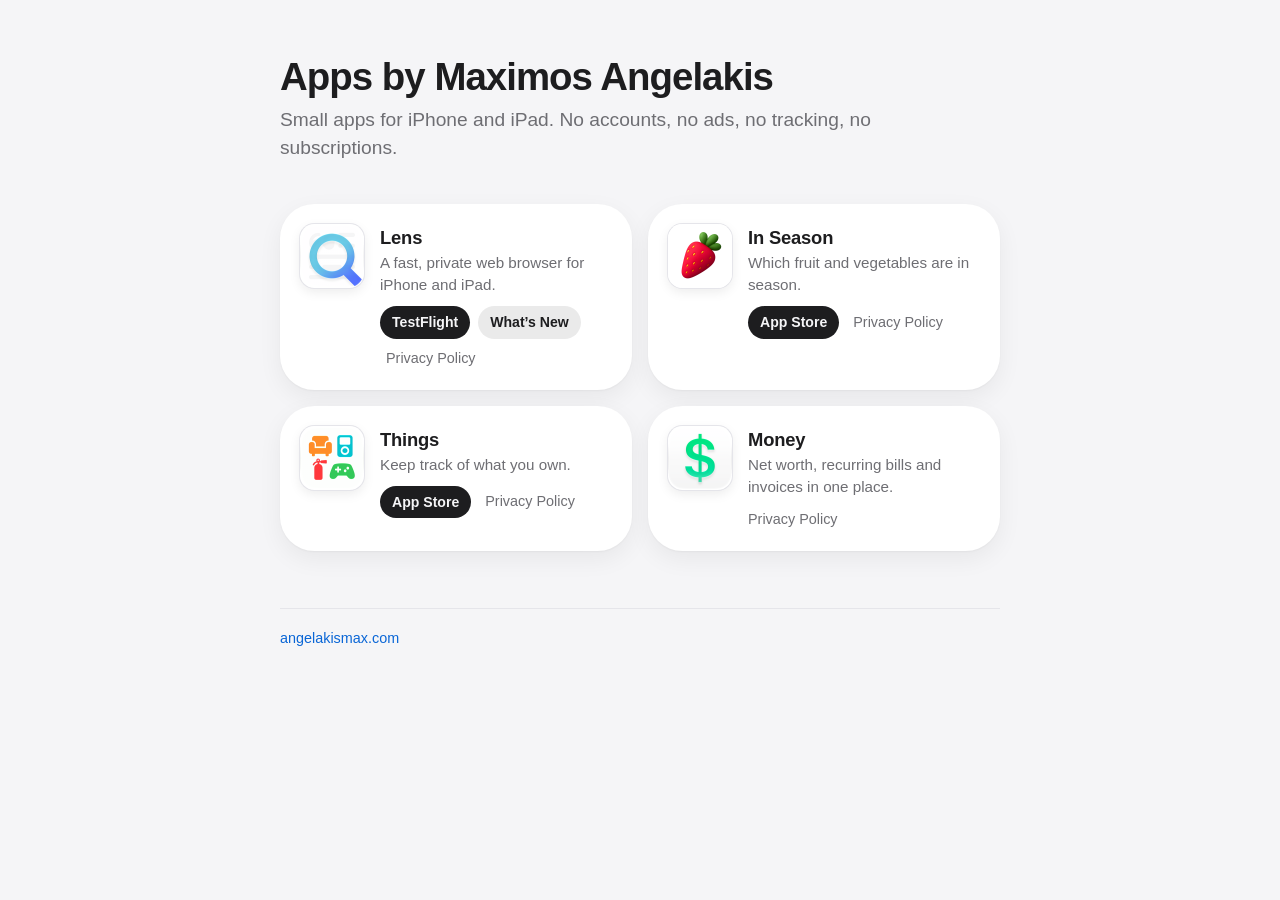
==== index.html @ 352b91fc "Concentric card corners, black/white buttons, lighter home heading, no-subscriptions tagline Co-Auth" ====
<!doctype html>
<html lang="en">
<head>
<meta charset="utf-8">
<meta name="viewport" content="width=device-width, initial-scale=1, viewport-fit=cover">
<title>Apps by Maximos Angelakis</title>
<meta name="description" content="Privacy policies and release notes for Maximos Angelakis’s apps.">
<link rel="stylesheet" href="style.css">
</head>
<body class="home">
<main>
<h1>Apps by Maximos Angelakis</h1>
<p class="lede">Small apps for iPhone and iPad. No accounts, no ads, no tracking, no subscriptions.</p>
<ul class="cards">
<li class="card">
<img class="app-icon" src="lens/app-icon.png" alt="" width="64" height="64">
<div>
<h2>Lens</h2>
<p>A fast, private web browser for iPhone and iPad.</p>
<nav class="links">
<a class="button get" href="https://testflight.apple.com/join/5jr4KsAm">TestFlight</a>
<a class="button" href="lens/changelog/">What’s New</a>
<a class="plain" href="lens/privacy/">Privacy Policy</a>
</nav>
</div>
</li>
<li class="card">
<img class="app-icon" src="inseason/app-icon.png" alt="" width="64" height="64">
<div>
<h2>In Season</h2>
<p>Which fruit and vegetables are in season.</p>
<nav class="links">
<a class="button get" href="https://apps.apple.com/app/id6744747939">App Store</a>
<a class="plain" href="inseason/privacy/">Privacy Policy</a>
</nav>
</div>
</li>
<li class="card">
<img class="app-icon" src="things/app-icon.png" alt="" width="64" height="64">
<div>
<h2>Things</h2>
<p>Keep track of what you own.</p>
<nav class="links">
<a class="button get" href="https://apps.apple.com/app/id6758863208">App Store</a>
<a class="plain" href="things/privacy/">Privacy Policy</a>
</nav>
</div>
</li>
<li class="card">
<img class="app-icon" src="money/app-icon.png" alt="" width="64" height="64">
<div>
<h2>Money</h2>
<p>Net worth, recurring bills and invoices in one place.</p>
<nav class="links">
<a class="plain" href="money/privacy/">Privacy Policy</a>
</nav>
</div>
</li>
</ul>
<footer><a href="https://angelakismax.com">angelakismax.com</a></footer>
</main>
</body>
</html>
---- style.css ----
:root {
  color-scheme: light dark;
  --bg: #f5f5f7;
  --surface: #ffffff;
  --text: #1d1d1f;
  --secondary: #6e6e73;
  --rule: #e5e5ea;
  --link: #0a66d6;
  --code: #f2f2f5;
  --pill: #e8f0fd;
  --pill-text: #0a58bd;
  --release: #e6f6ea;
  --release-text: #1b7f3b;
  --shadow: 0 1px 2px rgba(0, 0, 0, 0.04), 0 8px 24px rgba(0, 0, 0, 0.06);
}

/* Pure black behind pages in dark mode, with cards a step above it. */
@media (prefers-color-scheme: dark) {
  :root {
    --bg: #000000;
    --surface: #1c1c1e;
    --text: #f5f5f7;
    --secondary: #98989f;
    --rule: #2c2c2e;
    --link: #6aa8ff;
    --code: #2c2c2e;
    --pill: #0f2a4d;
    --pill-text: #8cbcff;
    --release: #0f3a1d;
    --release-text: #7ed99a;
    --shadow: none;
  }
}

* { box-sizing: border-box; }

html {
  -webkit-text-size-adjust: 100%;
  background: var(--bg);
}

body {
  margin: 0;
  background: var(--bg);
  color: var(--text);
  font: 17px/1.6 -apple-system, BlinkMacSystemFont, "SF Pro Text", "Helvetica Neue", Arial, sans-serif;
  -webkit-font-smoothing: antialiased;
}

main {
  max-width: 760px;
  margin: 0 auto;
  padding: 56px 20px 80px;
  padding-left: max(20px, env(safe-area-inset-left));
  padding-right: max(20px, env(safe-area-inset-right));
}

h1 {
  font: 700 2.4rem/1.1 -apple-system, BlinkMacSystemFont, "SF Pro Display", "Helvetica Neue", Arial, sans-serif;
  letter-spacing: -0.025em;
  margin: 0 0 8px;
}

h2 {
  font-size: 1.25rem;
  line-height: 1.3;
  letter-spacing: -0.01em;
  margin: 2.2em 0 0.5em;
}

p, ul { margin: 0 0 1em; }
ul { padding-left: 1.25em; }
li { margin: 0.35em 0; }

.home h1 { font-weight: 600; }

.lede {
  color: var(--secondary);
  font-size: 1.2rem;
  line-height: 1.45;
  max-width: 32em;
  margin-bottom: 2.2em;
}

a { color: var(--link); text-decoration: none; }
a:hover { text-decoration: underline; }

code {
  font: 0.88em ui-monospace, SFMono-Regular, Menlo, monospace;
  background: var(--code);
  padding: 0.1em 0.35em;
  border-radius: 5px;
}

footer {
  margin-top: 4em;
  padding-top: 1.2em;
  border-top: 1px solid var(--rule);
  color: var(--secondary);
  font-size: 0.9rem;
}

/* App icons are square artwork; the corners are rounded here, with a
   hairline so a light icon still has an edge on a light page. */
.app-icon {
  display: block;
  flex: none;
  border-radius: 22.37%;
  box-shadow: 0 0 0 1px var(--rule), 0 4px 12px rgba(0, 0, 0, 0.08);
}

/* Home page: one card per app. */
.cards {
  list-style: none;
  padding: 0;
  display: grid;
  grid-template-columns: repeat(auto-fill, minmax(300px, 1fr));
  gap: 16px;
}

/* The card's corners are concentric with the icon's: icon radius plus
   the padding around it. */
.card {
  --pad: 20px;
  margin: 0;
  display: flex;
  gap: 16px;
  align-items: flex-start;
  padding: var(--pad);
  background: var(--surface);
  border-radius: calc(64px * 0.2237 + var(--pad));
  box-shadow: var(--shadow);
}

.card h2 { margin: 2px 0 2px; font-size: 1.15rem; }
.card p { color: var(--secondary); font-size: 0.95rem; line-height: 1.45; margin: 0 0 10px; }
.links { display: flex; flex-wrap: wrap; align-items: center; gap: 8px; margin-top: 4px; }
.links .plain { color: var(--secondary); font-size: 0.9rem; }
.links .button + .plain { margin-left: 6px; }

/* Get the app (filled), then What's New (tinted), in the text colour so
   they're black in light mode and white in dark; the privacy policy stays
   a plain link. */
.button {
  display: inline-block;
  padding: 5px 12px;
  border-radius: 999px;
  background: color-mix(in srgb, var(--text) 9%, transparent);
  color: var(--text);
  font-size: 0.88rem;
  font-weight: 600;
  white-space: nowrap;
}

.button:hover { text-decoration: none; filter: brightness(1.08); }
.button.get { background: var(--text); color: var(--bg); }

/* App pages: icon and name, then a tab for each of the app's pages. */
.app-header {
  display: flex;
  flex-wrap: wrap;
  align-items: center;
  justify-content: space-between;
  gap: 16px;
  margin: 0 0 40px;
}

.app-id {
  display: flex;
  flex-wrap: wrap;
  align-items: center;
  gap: 10px 14px;
  font-size: 1.35rem;
  font-weight: 700;
  letter-spacing: -0.01em;
}

.app-id .app-icon { width: 52px; height: 52px; }
.app-id .button { letter-spacing: 0; }

.back {
  display: inline-flex;
  align-items: center;
  gap: 6px;
  margin: -24px 0 24px;
  font-size: 0.95rem;
  font-weight: 500;
}

.tabs {
  display: flex;
  gap: 2px;
  padding: 3px;
  background: var(--surface);
  border-radius: 999px;
  box-shadow: var(--shadow), 0 0 0 1px var(--rule);
  font-size: 0.9rem;
  font-weight: 500;
}

.tabs a {
  padding: 5px 14px;
  border-radius: 999px;
  color: var(--secondary);
}

.tabs a:hover { color: var(--text); text-decoration: none; }
.tabs a[aria-current="page"] { background: var(--text); color: var(--bg); }

/* App pages (What's New, Privacy): a large heading with a line under
   it, then the content. */
.page-hero {
  padding: 8px 0 32px;
  margin-bottom: 8px;
  border-bottom: 1px solid var(--rule);
}

.page-hero h1 { font-size: 3rem; margin-bottom: 12px; }
.page-hero p { font-size: 1.1rem; margin: 0 0 1em; }
.page-hero .latest { color: var(--secondary); font-size: 0.95rem; margin: 0; }
.page-hero .latest strong { color: var(--text); font-weight: 600; }

/* Privacy pages share the changelog's headings and bullets. */
.page-hero ~ h2 {
  margin: 2em 0 0.5em;
  font-size: 1.4rem;
  font-weight: 600;
  letter-spacing: -0.02em;
}

.page-hero ~ ul { padding-left: 1.1em; }
.page-hero ~ ul li { margin: 0.5em 0; }
main li::marker { content: "▪  "; color: var(--secondary); font-size: 0.7em; }

.release {
  padding: 40px 0 16px;
  border-bottom: 1px solid var(--rule);
}

.release time {
  display: block;
  color: var(--secondary);
  font-size: 0.8rem;
  font-weight: 500;
  letter-spacing: 0.08em;
  text-transform: uppercase;
}

.tags { display: flex; flex-wrap: wrap; gap: 6px; margin: 10px 0 14px; }

.version, .tag {
  padding: 1px 9px;
  border: 1px solid var(--rule);
  border-radius: 999px;
  font-size: 0.78rem;
  line-height: 1.6;
}

.version { font-family: ui-monospace, SFMono-Regular, Menlo, monospace; }
.version::before { content: "v"; }
.tag { color: var(--secondary); }

.release h2 {
  margin: 0 0 0.6em;
  font-size: 1.75rem;
  font-weight: 600;
  line-height: 1.2;
  letter-spacing: -0.02em;
}

.release h3 {
  margin: 1.6em 0 0.4em;
  color: var(--secondary);
  font-size: 0.95rem;
  font-weight: 500;
}

.release ul { padding-left: 1.1em; }
.release li { margin: 0.5em 0; }
.release + footer { border-top: 0; }
.page-hero ~ p:first-of-type { margin-top: 1.6em; }
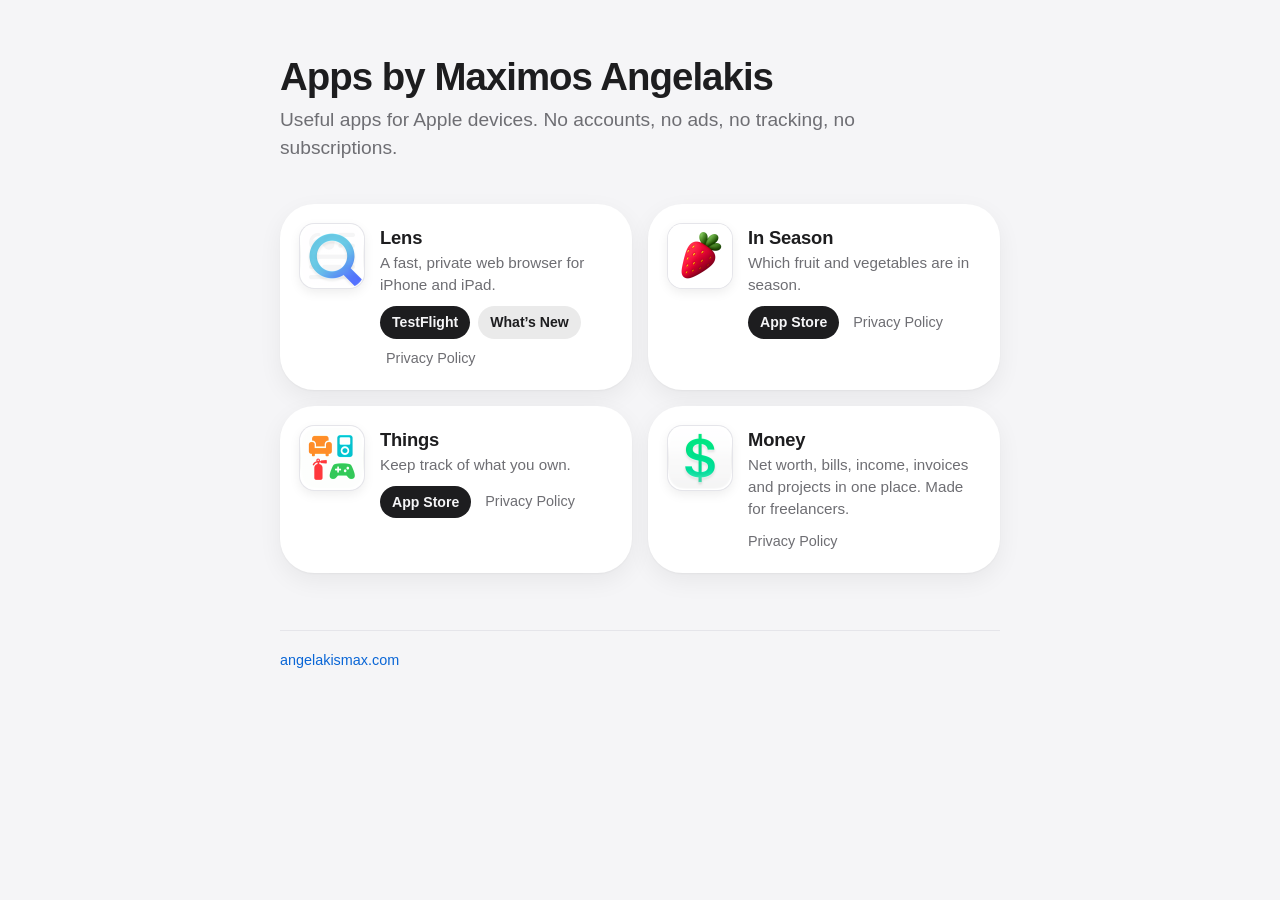
==== commit bf80c558: "Store button under the app name; new home and Money taglines Co-Authored-By: Claude Opus 5.5 <norepl" ====
--- a/index.html
+++ b/index.html
@@ -10,7 +10,7 @@
 <body class="home">
 <main>
 <h1>Apps by Maximos Angelakis</h1>
-<p class="lede">Small apps for iPhone and iPad. No accounts, no ads, no tracking, no subscriptions.</p>
+<p class="lede">Useful apps for Apple devices. No accounts, no ads, no tracking, no subscriptions.</p>
 <ul class="cards">
 <li class="card">
 <img class="app-icon" src="lens/app-icon.png" alt="" width="64" height="64">
@@ -50,7 +50,7 @@
 <img class="app-icon" src="money/app-icon.png" alt="" width="64" height="64">
 <div>
 <h2>Money</h2>
-<p>Net worth, recurring bills and invoices in one place.</p>
+<p>Net worth, bills, income, invoices and projects in one place. Made for freelancers.</p>
 <nav class="links">
 <a class="plain" href="money/privacy/">Privacy Policy</a>
 </nav>
--- a/style.css
+++ b/style.css
@@ -176,6 +176,7 @@
 }
 
 .app-id .app-icon { width: 52px; height: 52px; }
+.app-id > div { display: flex; flex-direction: column; align-items: flex-start; gap: 6px; }
 .app-id .button { letter-spacing: 0; }
 
 .back {
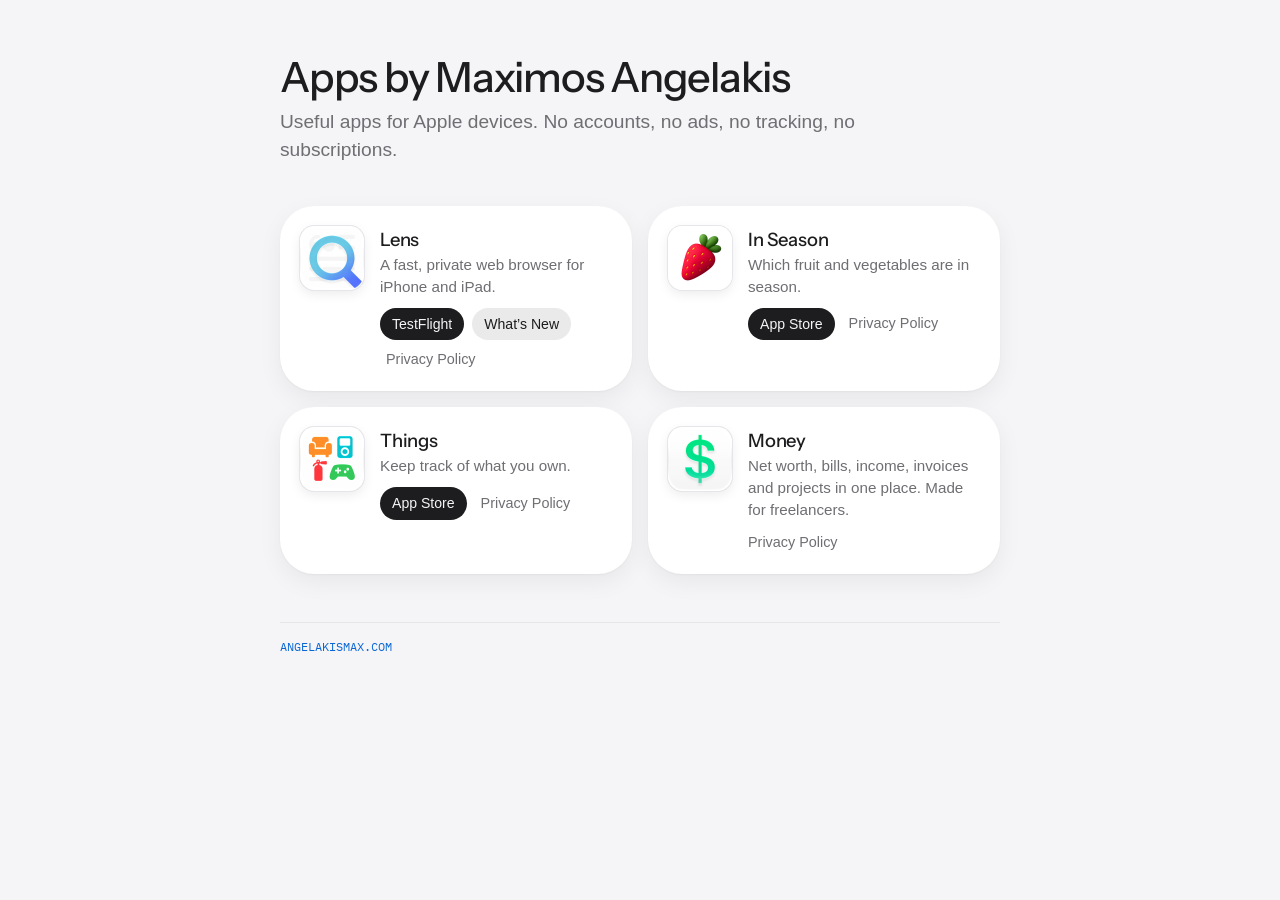
==== commit f9402e2f: "Use the main site's type: Instrument Sans, General Sans, IBM Plex Mono; drop the Instagram line Co-A" ====
--- a/index.html
+++ b/index.html
@@ -5,6 +5,9 @@
 <meta name="viewport" content="width=device-width, initial-scale=1, viewport-fit=cover">
 <title>Apps by Maximos Angelakis</title>
 <meta name="description" content="Privacy policies and release notes for Maximos Angelakis’s apps.">
+<link rel="preconnect" href="https://fonts.gstatic.com" crossorigin>
+<link rel="stylesheet" href="https://fonts.googleapis.com/css2?family=Instrument+Sans:wght@400..600&family=IBM+Plex+Mono:wght@400;500&display=swap">
+<link rel="stylesheet" href="https://api.fontshare.com/v2/css?f[]=general-sans@400,500,600&display=swap">
 <link rel="stylesheet" href="style.css">
 </head>
 <body class="home">
--- a/style.css
+++ b/style.css
@@ -1,6 +1,11 @@
 :root {
   color-scheme: light dark;
   --bg: #f5f5f7;
+  /* Type from angelakismax.com: Instrument Sans for display, General Sans
+     for text, IBM Plex Mono for small captions. */
+  --display: "Instrument Sans", -apple-system, BlinkMacSystemFont, "Helvetica Neue", Arial, sans-serif;
+  --sans: "General Sans", -apple-system, BlinkMacSystemFont, "Helvetica Neue", Arial, sans-serif;
+  --mono: "IBM Plex Mono", ui-monospace, SFMono-Regular, Menlo, monospace;
   --surface: #ffffff;
   --text: #1d1d1f;
   --secondary: #6e6e73;
@@ -43,7 +48,7 @@
   margin: 0;
   background: var(--bg);
   color: var(--text);
-  font: 17px/1.6 -apple-system, BlinkMacSystemFont, "SF Pro Text", "Helvetica Neue", Arial, sans-serif;
+  font: 400 17px/1.6 var(--sans);
   -webkit-font-smoothing: antialiased;
 }
 
@@ -56,12 +61,14 @@
 }
 
 h1 {
-  font: 700 2.4rem/1.1 -apple-system, BlinkMacSystemFont, "SF Pro Display", "Helvetica Neue", Arial, sans-serif;
-  letter-spacing: -0.025em;
+  font: 500 2.6rem/1.05 var(--display);
+  letter-spacing: -0.03em;
   margin: 0 0 8px;
 }
 
 h2 {
+  font-family: var(--display);
+  font-weight: 500;
   font-size: 1.25rem;
   line-height: 1.3;
   letter-spacing: -0.01em;
@@ -72,8 +79,6 @@
 ul { padding-left: 1.25em; }
 li { margin: 0.35em 0; }
 
-.home h1 { font-weight: 600; }
-
 .lede {
   color: var(--secondary);
   font-size: 1.2rem;
@@ -86,7 +91,7 @@
 a:hover { text-decoration: underline; }
 
 code {
-  font: 0.88em ui-monospace, SFMono-Regular, Menlo, monospace;
+  font: 0.88em var(--mono);
   background: var(--code);
   padding: 0.1em 0.35em;
   border-radius: 5px;
@@ -97,7 +102,8 @@
   padding-top: 1.2em;
   border-top: 1px solid var(--rule);
   color: var(--secondary);
-  font-size: 0.9rem;
+  font: 400 0.75rem/1.5 var(--mono);
+  text-transform: uppercase;
 }
 
 /* App icons are square artwork; the corners are rounded here, with a
@@ -148,7 +154,7 @@
   background: color-mix(in srgb, var(--text) 9%, transparent);
   color: var(--text);
   font-size: 0.88rem;
-  font-weight: 600;
+  font-weight: 500;
   white-space: nowrap;
 }
 
@@ -170,14 +176,13 @@
   flex-wrap: wrap;
   align-items: center;
   gap: 10px 14px;
-  font-size: 1.35rem;
-  font-weight: 700;
+  font-family: var(--display);
+  font-size: 1.4rem;
+  font-weight: 500;
   letter-spacing: -0.01em;
 }
 
 .app-id .app-icon { width: 52px; height: 52px; }
-.app-id > div { display: flex; flex-direction: column; align-items: flex-start; gap: 6px; }
-.app-id .button { letter-spacing: 0; }
 
 .back {
   display: inline-flex;
@@ -216,16 +221,16 @@
   border-bottom: 1px solid var(--rule);
 }
 
-.page-hero h1 { font-size: 3rem; margin-bottom: 12px; }
+.page-hero h1 { font-size: 3.4rem; margin-bottom: 14px; }
 .page-hero p { font-size: 1.1rem; margin: 0 0 1em; }
-.page-hero .latest { color: var(--secondary); font-size: 0.95rem; margin: 0; }
-.page-hero .latest strong { color: var(--text); font-weight: 600; }
+.page-hero .latest { color: var(--secondary); font: 400 0.8rem/1.5 var(--mono); text-transform: uppercase; margin: 0; }
+.page-hero .latest strong { color: var(--text); font-weight: 500; }
 
 /* Privacy pages share the changelog's headings and bullets. */
 .page-hero ~ h2 {
   margin: 2em 0 0.5em;
   font-size: 1.4rem;
-  font-weight: 600;
+  font-weight: 500;
   letter-spacing: -0.02em;
 }
 
@@ -241,9 +246,8 @@
 .release time {
   display: block;
   color: var(--secondary);
-  font-size: 0.8rem;
-  font-weight: 500;
-  letter-spacing: 0.08em;
+  font: 400 0.75rem/1.5 var(--mono);
+  letter-spacing: 0.02em;
   text-transform: uppercase;
 }
 
@@ -257,14 +261,14 @@
   line-height: 1.6;
 }
 
-.version { font-family: ui-monospace, SFMono-Regular, Menlo, monospace; }
+.version, .tag { font-family: var(--mono); text-transform: uppercase; }
 .version::before { content: "v"; }
 .tag { color: var(--secondary); }
 
 .release h2 {
   margin: 0 0 0.6em;
   font-size: 1.75rem;
-  font-weight: 600;
+  font-weight: 500;
   line-height: 1.2;
   letter-spacing: -0.02em;
 }
@@ -272,8 +276,9 @@
 .release h3 {
   margin: 1.6em 0 0.4em;
   color: var(--secondary);
-  font-size: 0.95rem;
-  font-weight: 500;
+  font: 400 0.75rem/1.5 var(--mono);
+  letter-spacing: 0.02em;
+  text-transform: uppercase;
 }
 
 .release ul { padding-left: 1.1em; }
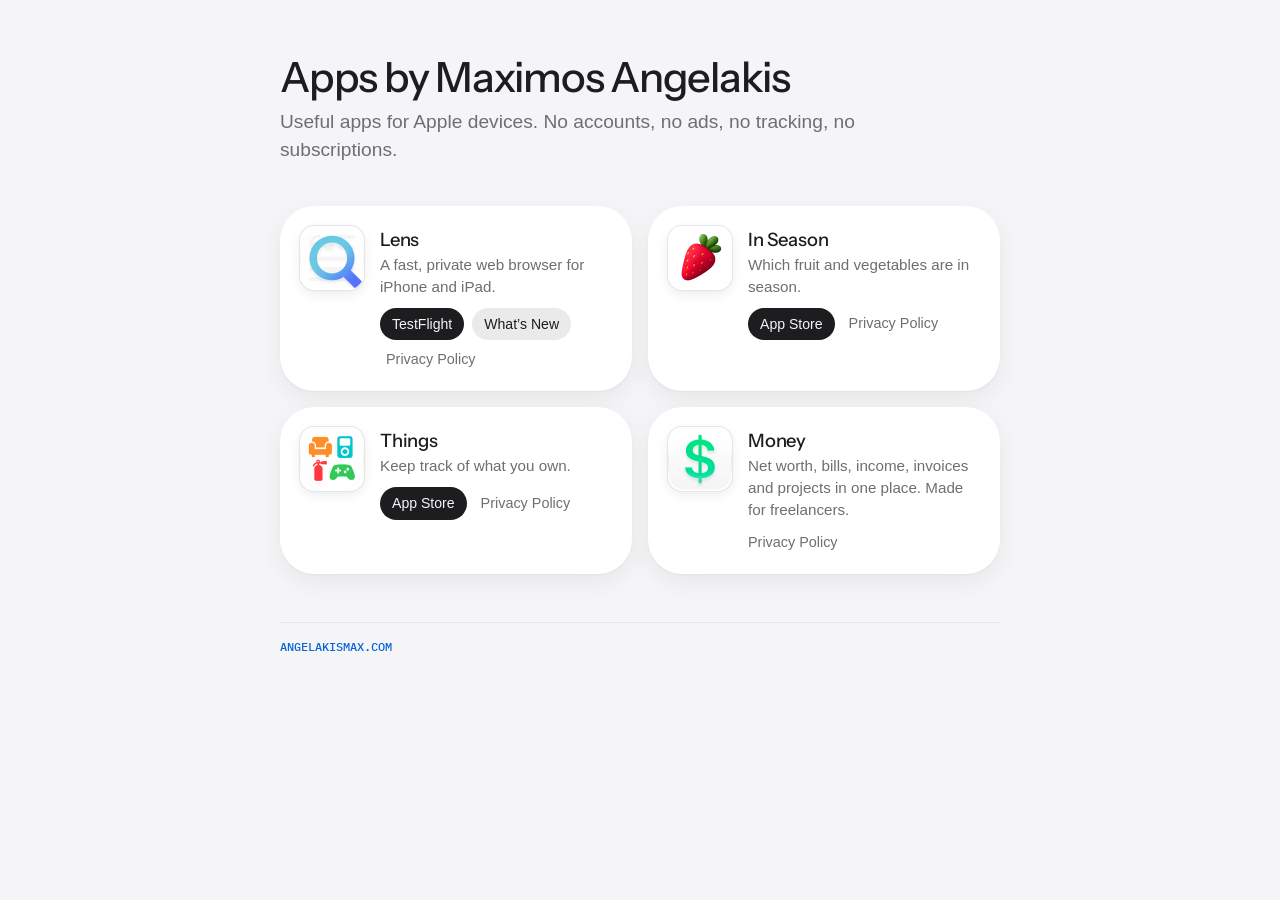
==== commit a8e71d1e: "Heavier text (500 minimum) and smaller page titles Co-Authored-By: Claude Opus 5.5 <noreply@anthropi" ====
--- a/index.html
+++ b/index.html
@@ -6,8 +6,8 @@
 <title>Apps by Maximos Angelakis</title>
 <meta name="description" content="Privacy policies and release notes for Maximos Angelakis’s apps.">
 <link rel="preconnect" href="https://fonts.gstatic.com" crossorigin>
-<link rel="stylesheet" href="https://fonts.googleapis.com/css2?family=Instrument+Sans:wght@400..600&family=IBM+Plex+Mono:wght@400;500&display=swap">
-<link rel="stylesheet" href="https://api.fontshare.com/v2/css?f[]=general-sans@400,500,600&display=swap">
+<link rel="stylesheet" href="https://fonts.googleapis.com/css2?family=Instrument+Sans:wght@400..600&family=IBM+Plex+Mono:wght@500&display=swap">
+<link rel="stylesheet" href="https://api.fontshare.com/v2/css?f[]=general-sans@500,600&display=swap">
 <link rel="stylesheet" href="style.css">
 </head>
 <body class="home">
--- a/style.css
+++ b/style.css
@@ -48,7 +48,7 @@
   margin: 0;
   background: var(--bg);
   color: var(--text);
-  font: 400 17px/1.6 var(--sans);
+  font: 500 17px/1.6 var(--sans);
   -webkit-font-smoothing: antialiased;
 }
 
@@ -102,7 +102,7 @@
   padding-top: 1.2em;
   border-top: 1px solid var(--rule);
   color: var(--secondary);
-  font: 400 0.75rem/1.5 var(--mono);
+  font: 500 0.75rem/1.5 var(--mono);
   text-transform: uppercase;
 }
 
@@ -221,9 +221,9 @@
   border-bottom: 1px solid var(--rule);
 }
 
-.page-hero h1 { font-size: 3.4rem; margin-bottom: 14px; }
+.page-hero h1 { font-size: 2.6rem; margin-bottom: 12px; }
 .page-hero p { font-size: 1.1rem; margin: 0 0 1em; }
-.page-hero .latest { color: var(--secondary); font: 400 0.8rem/1.5 var(--mono); text-transform: uppercase; margin: 0; }
+.page-hero .latest { color: var(--secondary); font: 500 0.8rem/1.5 var(--mono); text-transform: uppercase; margin: 0; }
 .page-hero .latest strong { color: var(--text); font-weight: 500; }
 
 /* Privacy pages share the changelog's headings and bullets. */
@@ -246,7 +246,7 @@
 .release time {
   display: block;
   color: var(--secondary);
-  font: 400 0.75rem/1.5 var(--mono);
+  font: 500 0.75rem/1.5 var(--mono);
   letter-spacing: 0.02em;
   text-transform: uppercase;
 }
@@ -276,7 +276,7 @@
 .release h3 {
   margin: 1.6em 0 0.4em;
   color: var(--secondary);
-  font: 400 0.75rem/1.5 var(--mono);
+  font: 500 0.75rem/1.5 var(--mono);
   letter-spacing: 0.02em;
   text-transform: uppercase;
 }
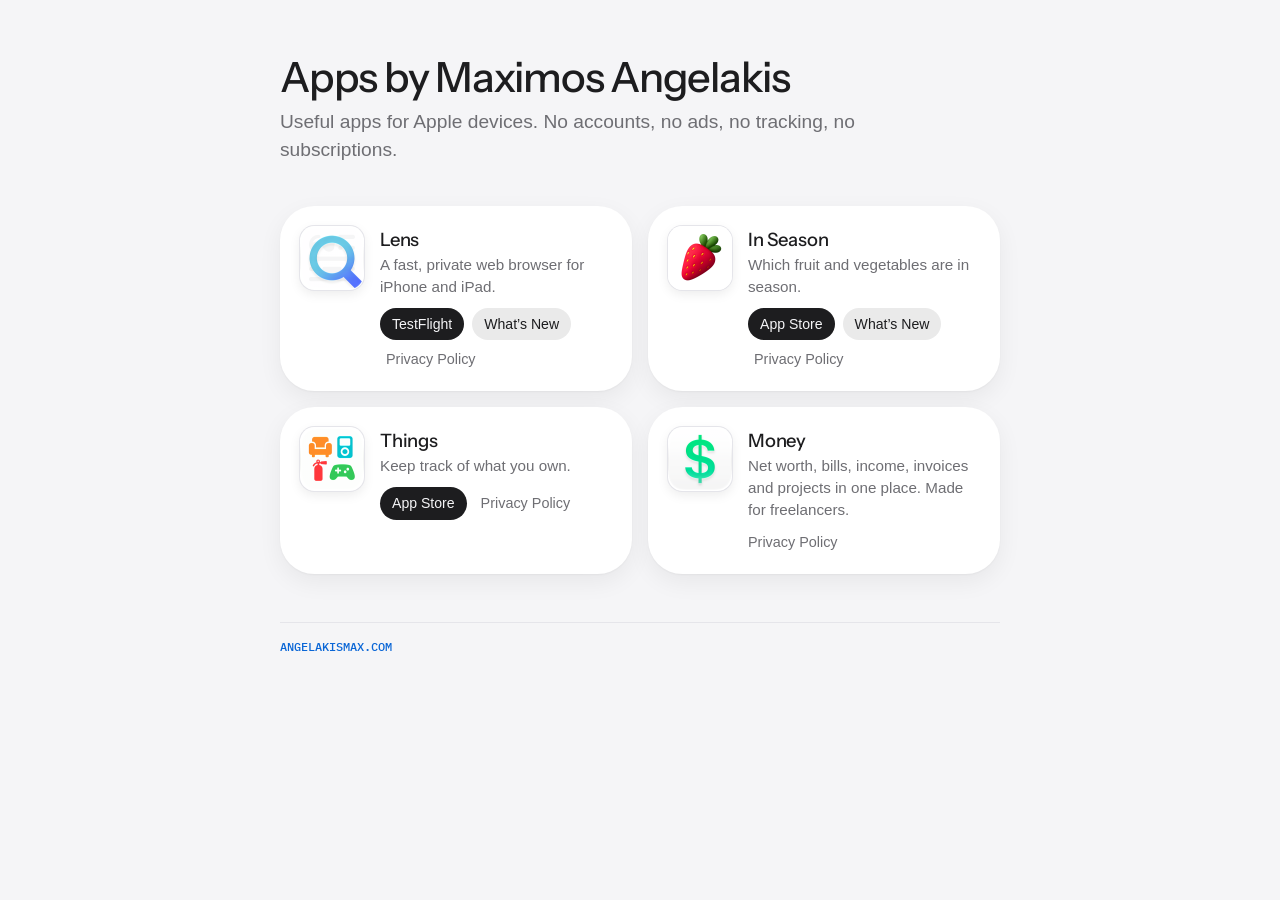
==== commit 43b0c95c: "In Season changelog (1.0–1.4); collapsible versions on every changelog Co-Authored-By: Claude Opus 5" ====
--- a/index.html
+++ b/index.html
@@ -34,6 +34,7 @@
 <p>Which fruit and vegetables are in season.</p>
 <nav class="links">
 <a class="button get" href="https://apps.apple.com/app/id6744747939">App Store</a>
+<a class="button" href="inseason/changelog/">What’s New</a>
 <a class="plain" href="inseason/privacy/">Privacy Policy</a>
 </nav>
 </div>
--- a/style.css
+++ b/style.css
@@ -239,9 +239,38 @@
 main li::marker { content: "▪  "; color: var(--secondary); font-size: 0.7em; }
 
 .release {
-  padding: 40px 0 16px;
+  padding: 32px 0;
   border-bottom: 1px solid var(--rule);
 }
+
+/* Each version is a <details>: the newest is open, the rest show only
+   their date, version and headline, with a chevron to open them. */
+.release summary {
+  position: relative;
+  padding-right: 40px;
+  cursor: pointer;
+  list-style: none;
+}
+
+.release summary::-webkit-details-marker { display: none; }
+
+.release summary::after {
+  content: "";
+  position: absolute;
+  right: 4px;
+  bottom: 0.55em;
+  width: 9px;
+  height: 9px;
+  border-right: 2px solid var(--secondary);
+  border-bottom: 2px solid var(--secondary);
+  transform: rotate(45deg);
+  transition: transform 0.2s ease;
+}
+
+.release[open] summary::after { transform: translateY(4px) rotate(-135deg); }
+.release summary:hover h2 { color: var(--secondary); }
+.release[open] summary { margin-bottom: 0.2em; }
+.release summary + p { margin-top: 0.8em; }
 
 .release time {
   display: block;
@@ -266,7 +295,7 @@
 .tag { color: var(--secondary); }
 
 .release h2 {
-  margin: 0 0 0.6em;
+  margin: 0;
   font-size: 1.75rem;
   font-weight: 500;
   line-height: 1.2;
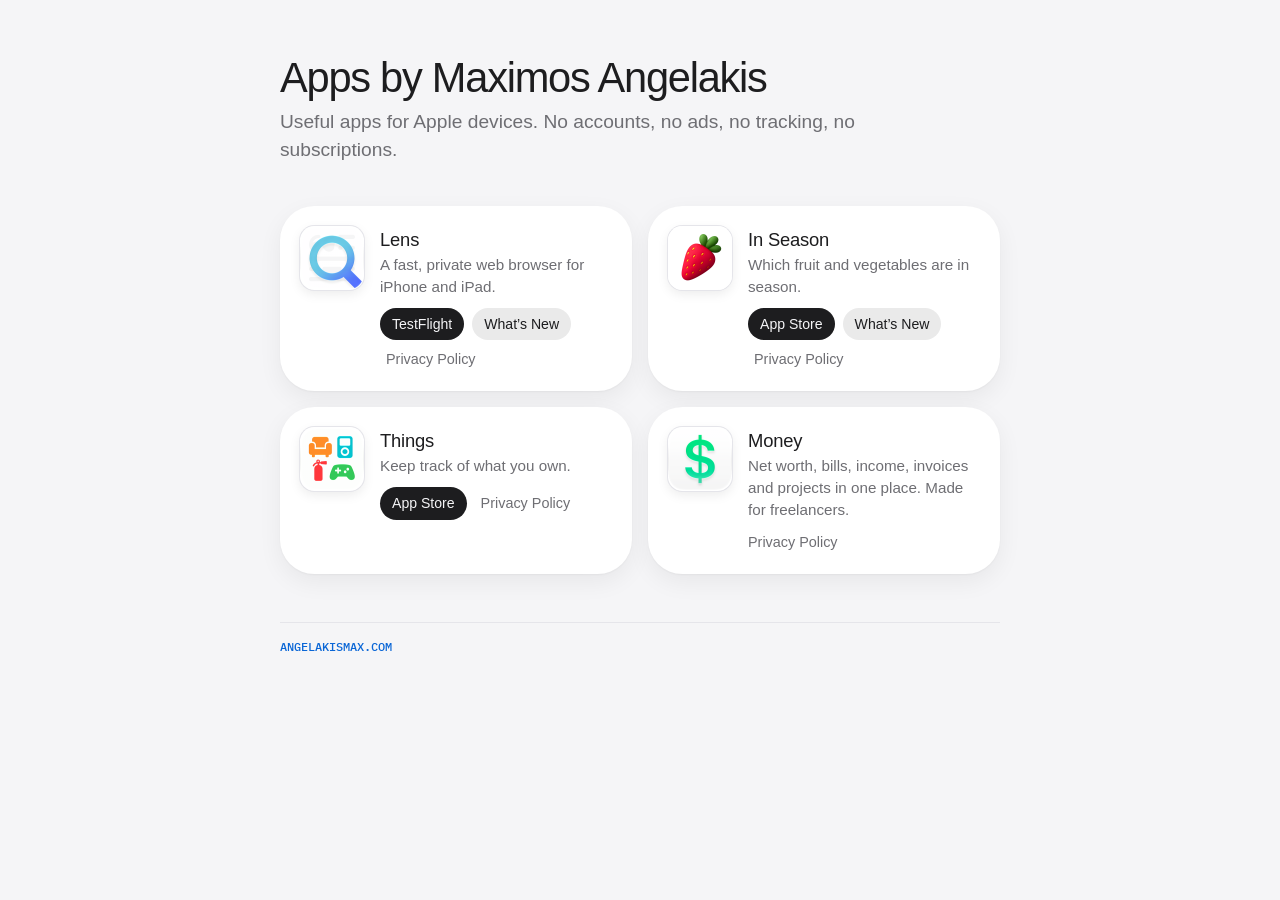
==== commit a7292202: "Titles in General Sans; drop Instrument Sans Co-Authored-By: Claude Opus 5.5 <noreply@anthropic.com>" ====
--- a/index.html
+++ b/index.html
@@ -6,7 +6,7 @@
 <title>Apps by Maximos Angelakis</title>
 <meta name="description" content="Privacy policies and release notes for Maximos Angelakis’s apps.">
 <link rel="preconnect" href="https://fonts.gstatic.com" crossorigin>
-<link rel="stylesheet" href="https://fonts.googleapis.com/css2?family=Instrument+Sans:wght@400..600&family=IBM+Plex+Mono:wght@500&display=swap">
+<link rel="stylesheet" href="https://fonts.googleapis.com/css2?family=IBM+Plex+Mono:wght@500&display=swap">
 <link rel="stylesheet" href="https://api.fontshare.com/v2/css?f[]=general-sans@500,600&display=swap">
 <link rel="stylesheet" href="style.css">
 </head>
--- a/style.css
+++ b/style.css
@@ -1,9 +1,9 @@
 :root {
   color-scheme: light dark;
   --bg: #f5f5f7;
-  /* Type from angelakismax.com: Instrument Sans for display, General Sans
-     for text, IBM Plex Mono for small captions. */
-  --display: "Instrument Sans", -apple-system, BlinkMacSystemFont, "Helvetica Neue", Arial, sans-serif;
+  /* Type from angelakismax.com: General Sans for titles and text, IBM Plex
+     Mono for small captions. */
+  --display: "General Sans", -apple-system, BlinkMacSystemFont, "Helvetica Neue", Arial, sans-serif;
   --sans: "General Sans", -apple-system, BlinkMacSystemFont, "Helvetica Neue", Arial, sans-serif;
   --mono: "IBM Plex Mono", ui-monospace, SFMono-Regular, Menlo, monospace;
   --surface: #ffffff;
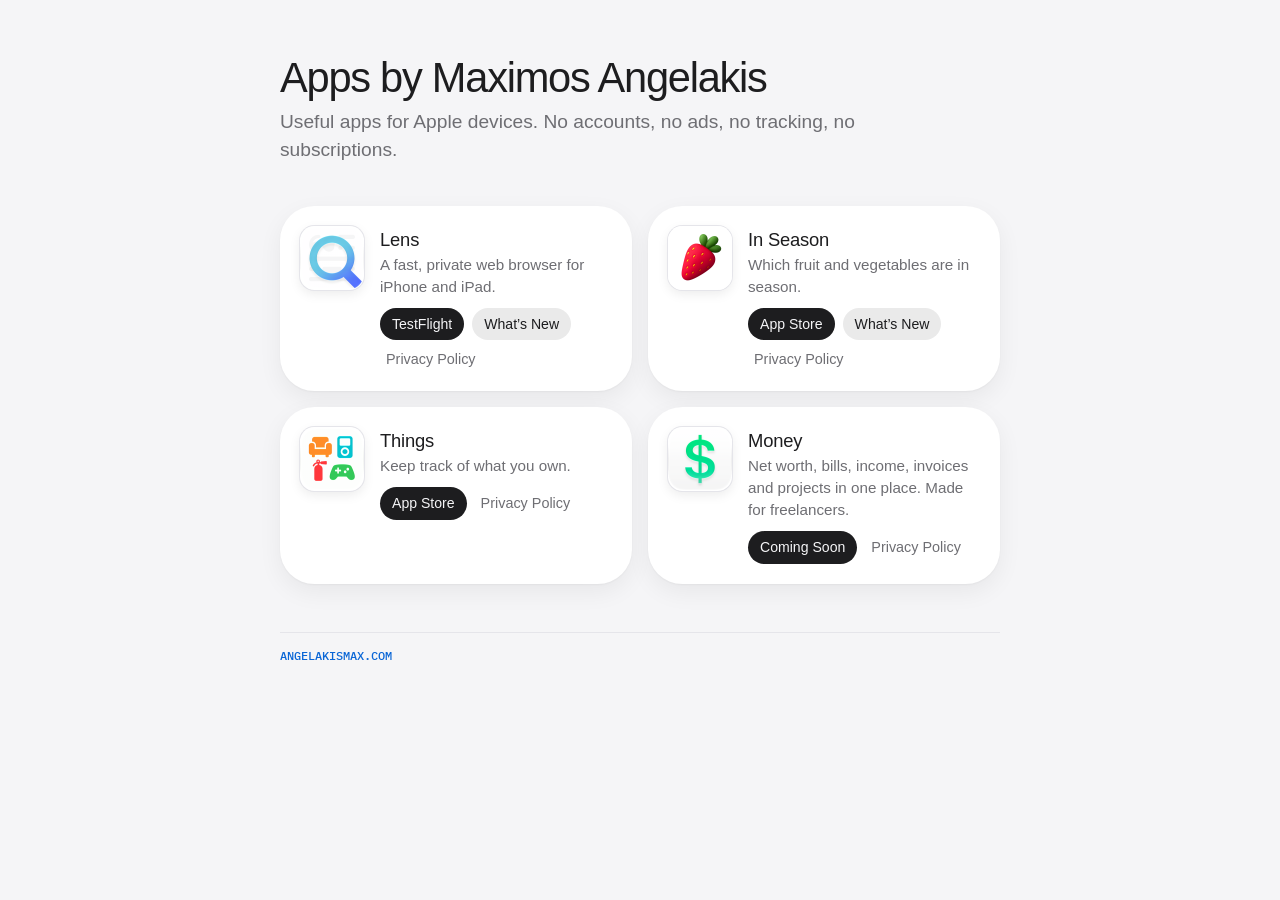
==== commit 3579b661: "Money: Coming Soon button Co-Authored-By: Claude Opus 5.5 <noreply@anthropic.com>" ====
--- a/index.html
+++ b/index.html
@@ -56,6 +56,7 @@
 <h2>Money</h2>
 <p>Net worth, bills, income, invoices and projects in one place. Made for freelancers.</p>
 <nav class="links">
+<span class="button get soon">Coming Soon</span>
 <a class="plain" href="money/privacy/">Privacy Policy</a>
 </nav>
 </div>
--- a/style.css
+++ b/style.css
@@ -160,6 +160,7 @@
 
 .button:hover { text-decoration: none; filter: brightness(1.08); }
 .button.get { background: var(--text); color: var(--bg); }
+.button.soon { cursor: default; filter: none; }
 
 /* App pages: icon and name, then a tab for each of the app's pages. */
 .app-header {
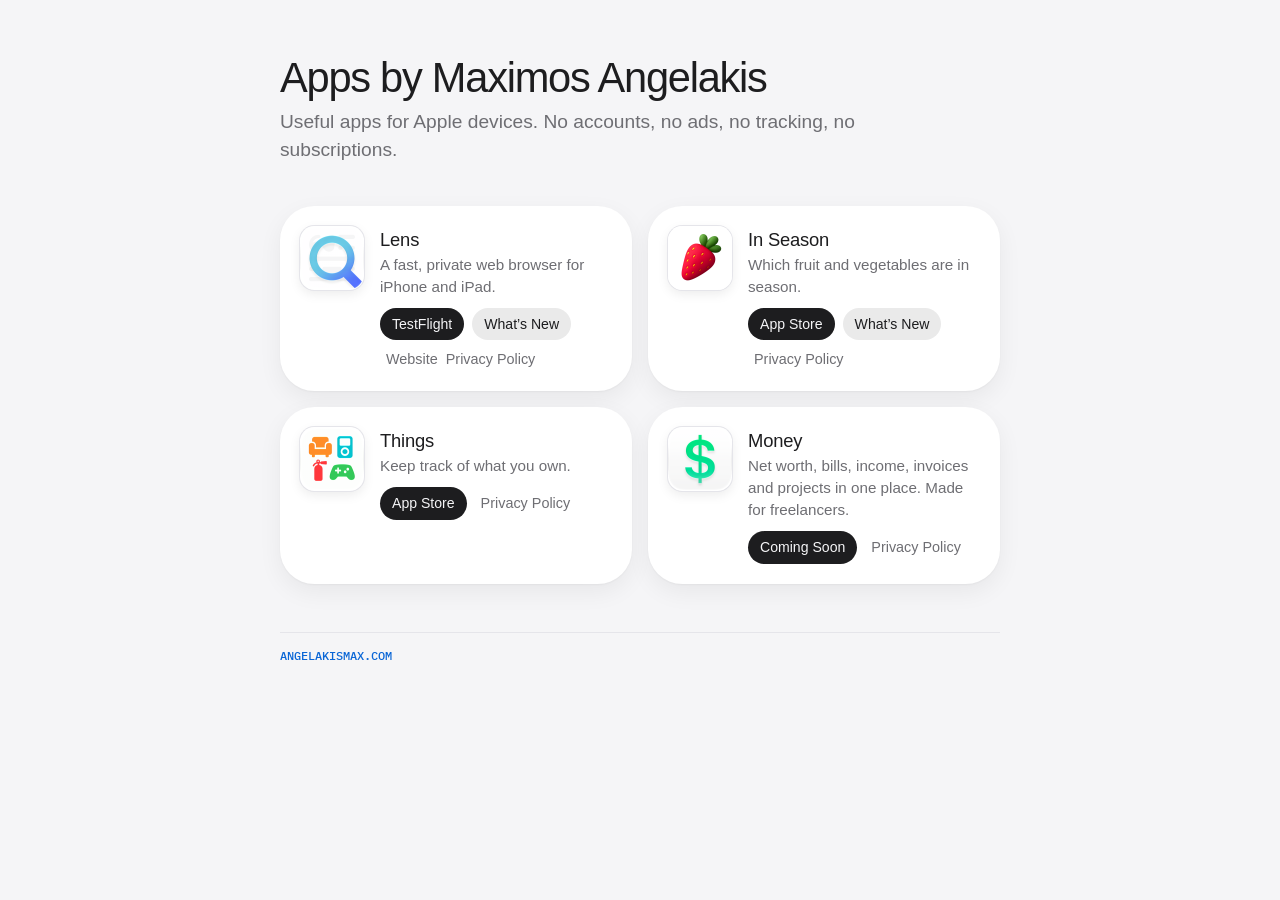
==== commit 5f52f636: "Lens's pages move to lens.maximos.work The privacy policy, What's New and /lens/ now redirect to len" ====
--- a/index.html
+++ b/index.html
@@ -22,8 +22,9 @@
 <p>A fast, private web browser for iPhone and iPad.</p>
 <nav class="links">
 <a class="button get" href="https://testflight.apple.com/join/5jr4KsAm">TestFlight</a>
-<a class="button" href="lens/changelog/">What’s New</a>
-<a class="plain" href="lens/privacy/">Privacy Policy</a>
+<a class="button" href="https://lens.maximos.work/changes/">What’s New</a>
+<a class="plain" href="https://lens.maximos.work/">Website</a>
+<a class="plain" href="https://lens.maximos.work/privacy/">Privacy Policy</a>
 </nav>
 </div>
 </li>
--- a/style.css
+++ b/style.css
@@ -314,4 +314,11 @@
 .release ul { padding-left: 1.1em; }
 .release li { margin: 0.5em 0; }
 .release + footer { border-top: 0; }
+
+/* Contact block under the last release; the App Store's Support URL
+   links straight to it (#support). */
+.support { margin-top: 3em; }
+.support h2 { margin-bottom: 0.3em; }
+.support p { color: var(--secondary); }
+.support + footer { margin-top: 3em; }
 .page-hero ~ p:first-of-type { margin-top: 1.6em; }
